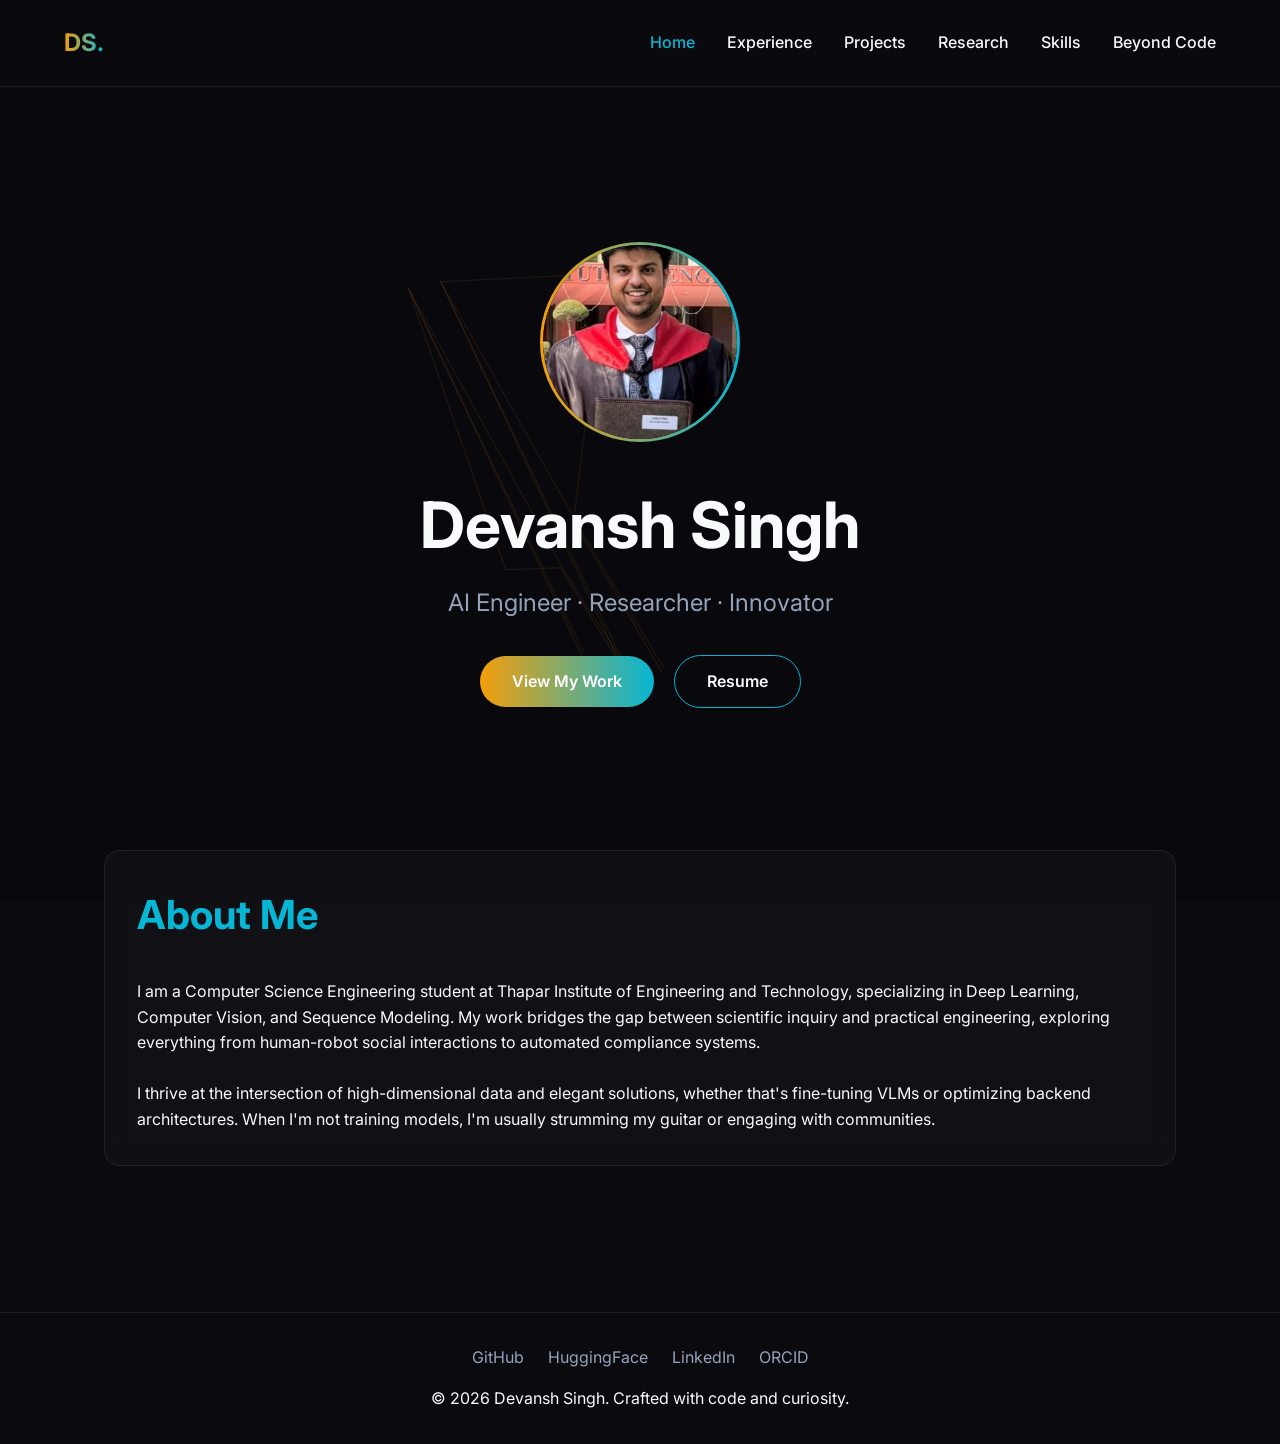
==== index.html @ 437d0356 "Add fully animated multi-page portfolio website" ====
<!DOCTYPE html>
<html lang="en">
<head>
    <meta charset="UTF-8">
    <meta name="viewport" content="width=device-width, initial-scale=1.0">
    <title>Devansh Singh | Portfolio</title>
    <link rel="stylesheet" href="style.css">
    <link href="https://fonts.googleapis.com/css2?family=Inter:wght@300;400;500;600;700&display=swap" rel="stylesheet">
</head>
<body>
    <div id="canvas-container">
        <canvas id="fractal-canvas"></canvas>
    </div>

    <nav>
        <a href="index.html" class="logo">DS.</a>
        <div class="nav-links">
            <a href="index.html" class="active">Home</a>
            <a href="experience.html">Experience</a>
            <a href="projects.html">Projects</a>
            <a href="research.html">Research</a>
            <a href="skills.html">Skills</a>
            <a href="beyond.html">Beyond Code</a>
        </div>
    </nav>

    <main>
        <section class="hero">
            <img src="assets/profile.jpg" alt="Devansh Singh" class="profile-img">
            <h1>Devansh Singh</h1>
            <p class="tagline">AI Engineer · Researcher · Innovator</p>
            <div>
                <a href="projects.html" class="btn btn-primary">View My Work</a>
                <a href="My resume.pdf" target="_blank" class="btn btn-secondary">Resume</a>
            </div>
        </section>

        <section class="glass-card">
            <h2>About Me</h2>
            <p>I am a Computer Science Engineering student at Thapar Institute of Engineering and Technology, specializing in Deep Learning, Computer Vision, and Sequence Modeling. My work bridges the gap between scientific inquiry and practical engineering, exploring everything from human-robot social interactions to automated compliance systems.</p>
            <br>
            <p>I thrive at the intersection of high-dimensional data and elegant solutions, whether that's fine-tuning VLMs or optimizing backend architectures. When I'm not training models, I'm usually strumming my guitar or engaging with communities.</p>
        </section>
    </main>

    <footer>
        <div class="social-links">
            <a href="https://github.com/devsingh02" target="_blank">GitHub</a>
            <a href="https://huggingface.co/devranx" target="_blank">HuggingFace</a>
            <a href="https://www.linkedin.com/in/devansh-singh-8190a0222/" target="_blank">LinkedIn</a>
            <a href="https://orcid.org/0009-0004-6804-5392" target="_blank">ORCID</a>
        </div>
        <p>&copy; 2026 Devansh Singh. Crafted with code and curiosity.</p>
    </footer>

    <script src="script.js"></script>
</body>
</html>
---- style.css ----
:root {
    --bg-dark: #0a0a0f;
    --text-main: #f8fafc;
    --text-muted: #94a3b8;
    --accent-primary: #f59e0b; /* Amber */
    --accent-secondary: #06b6d4; /* Cyan */
    --glass-bg: rgba(20, 20, 25, 0.6);
    --glass-border: rgba(255, 255, 255, 0.08);
}

* {
    margin: 0;
    padding: 0;
    box-sizing: border-box;
}

body {
    font-family: 'Inter', sans-serif;
    background-color: var(--bg-dark);
    color: var(--text-main);
    line-height: 1.6;
    overflow-x: hidden;
}

#canvas-container {
    position: fixed;
    top: 0;
    left: 0;
    width: 100vw;
    height: 100vh;
    z-index: -1;
    opacity: 0.8;
}

/* Navbar */
nav {
    position: fixed;
    top: 0;
    width: 100%;
    display: flex;
    justify-content: space-between;
    align-items: center;
    padding: 1.5rem 5%;
    background: rgba(10, 10, 15, 0.8);
    backdrop-filter: blur(10px);
    z-index: 100;
    border-bottom: 1px solid var(--glass-border);
}

.logo {
    font-size: 1.5rem;
    font-weight: 700;
    background: linear-gradient(90deg, var(--accent-primary), var(--accent-secondary));
    -webkit-background-clip: text;
    -webkit-text-fill-color: transparent;
    text-decoration: none;
}

.nav-links {
    display: flex;
    gap: 2rem;
}

.nav-links a {
    color: var(--text-main);
    text-decoration: none;
    font-weight: 500;
    transition: color 0.3s ease;
}

.nav-links a:hover, .nav-links a.active {
    color: var(--accent-secondary);
}

/* Main Content */
main {
    min-height: calc(100vh - 80px);
    padding: 100px 5% 50px;
    max-width: 1200px;
    margin: 0 auto;
}

.hero {
    display: flex;
    flex-direction: column;
    align-items: center;
    justify-content: center;
    text-align: center;
    height: calc(100vh - 150px);
}

.profile-img {
    width: 200px;
    height: 200px;
    border-radius: 50%;
    object-fit: cover;
    margin-bottom: 2rem;
    border: 3px solid transparent;
    background: linear-gradient(var(--bg-dark), var(--bg-dark)) padding-box,
                linear-gradient(90deg, var(--accent-primary), var(--accent-secondary)) border-box;
    animation: float 6s ease-in-out infinite;
}

@keyframes float {
    0% { transform: translateY(0px); }
    50% { transform: translateY(-15px); }
    100% { transform: translateY(0px); }
}

h1 {
    font-size: 4rem;
    margin-bottom: 0.5rem;
}

.tagline {
    font-size: 1.5rem;
    color: var(--text-muted);
    margin-bottom: 2rem;
}

.btn {
    display: inline-block;
    padding: 0.8rem 2rem;
    border-radius: 30px;
    text-decoration: none;
    font-weight: 600;
    transition: all 0.3s ease;
    cursor: pointer;
}

.btn-primary {
    background: linear-gradient(90deg, var(--accent-primary), var(--accent-secondary));
    color: #fff;
    border: none;
}

.btn-primary:hover {
    transform: translateY(-2px);
    box-shadow: 0 5px 15px rgba(245, 158, 11, 0.4);
}

.btn-secondary {
    background: transparent;
    color: var(--text-main);
    border: 1px solid var(--accent-secondary);
    margin-left: 1rem;
}

.btn-secondary:hover {
    background: rgba(6, 182, 212, 0.1);
}

/* Glass Cards */
.glass-card {
    background: var(--glass-bg);
    backdrop-filter: blur(12px);
    border: 1px solid var(--glass-border);
    border-radius: 16px;
    padding: 2rem;
    margin-bottom: 2rem;
    transition: transform 0.3s ease, border-color 0.3s ease;
}

.glass-card:hover {
    transform: translateY(-5px);
    border-color: rgba(255, 255, 255, 0.2);
}

/* Sections */
h2 {
    font-size: 2.5rem;
    margin-bottom: 2rem;
    color: var(--accent-secondary);
}

.timeline {
    border-left: 2px solid var(--accent-secondary);
    padding-left: 2rem;
    margin-left: 1rem;
}

.timeline-item {
    position: relative;
    margin-bottom: 3rem;
}

.timeline-item::before {
    content: '';
    position: absolute;
    left: -2.4rem;
    top: 0;
    width: 15px;
    height: 15px;
    border-radius: 50%;
    background: var(--accent-primary);
    border: 3px solid var(--bg-dark);
}

.date {
    color: var(--accent-primary);
    font-weight: 600;
    font-size: 0.9rem;
    margin-bottom: 0.5rem;
}

/* Grid Layouts */
.grid-2 {
    display: grid;
    grid-template-columns: repeat(auto-fit, minmax(300px, 1fr));
    gap: 2rem;
}

.project-links a {
    color: var(--accent-secondary);
    text-decoration: none;
    margin-right: 1rem;
}

.project-links a:hover {
    text-decoration: underline;
}

/* Slideshow */
.slideshow-container {
    position: relative;
    width: 100%;
    max-width: 800px;
    margin: 2rem auto;
    border: 1px solid var(--glass-border);
    border-radius: 8px;
    overflow: hidden;
}

.slide {
    display: none;
    width: 100%;
}

.slide.active {
    display: block;
}

.slide img {
    width: 100%;
    display: block;
}

.prev, .next {
    cursor: pointer;
    position: absolute;
    top: 50%;
    width: auto;
    padding: 16px;
    margin-top: -22px;
    color: white;
    font-weight: bold;
    font-size: 18px;
    transition: 0.6s ease;
    border-radius: 0 3px 3px 0;
    user-select: none;
    background-color: rgba(0,0,0,0.5);
}

.next {
    right: 0;
    border-radius: 3px 0 0 3px;
}

.prev:hover, .next:hover {
    background-color: rgba(0,0,0,0.8);
}

.slide-counter {
    text-align: center;
    margin-top: 10px;
    color: var(--text-muted);
}

/* Skills */
.skill-tag {
    display: inline-block;
    padding: 0.5rem 1rem;
    background: rgba(255, 255, 255, 0.05);
    border: 1px solid var(--glass-border);
    border-radius: 20px;
    margin: 0.5rem;
    font-size: 0.9rem;
}

.skill-category {
    margin-bottom: 1.5rem;
}

/* Footer */
footer {
    text-align: center;
    padding: 2rem;
    border-top: 1px solid var(--glass-border);
    margin-top: 4rem;
}

.social-links {
    display: flex;
    justify-content: center;
    gap: 1.5rem;
    margin-bottom: 1rem;
}

.social-links a {
    color: var(--text-muted);
    text-decoration: none;
    transition: color 0.3s;
}

.social-links a:hover {
    color: var(--accent-primary);
}

/* Video */
.video-container {
    position: relative;
    padding-bottom: 56.25%; /* 16:9 */
    height: 0;
    overflow: hidden;
    border-radius: 12px;
}

.video-container iframe, .video-container video {
    position: absolute;
    top: 0;
    left: 0;
    width: 100%;
    height: 100%;
}
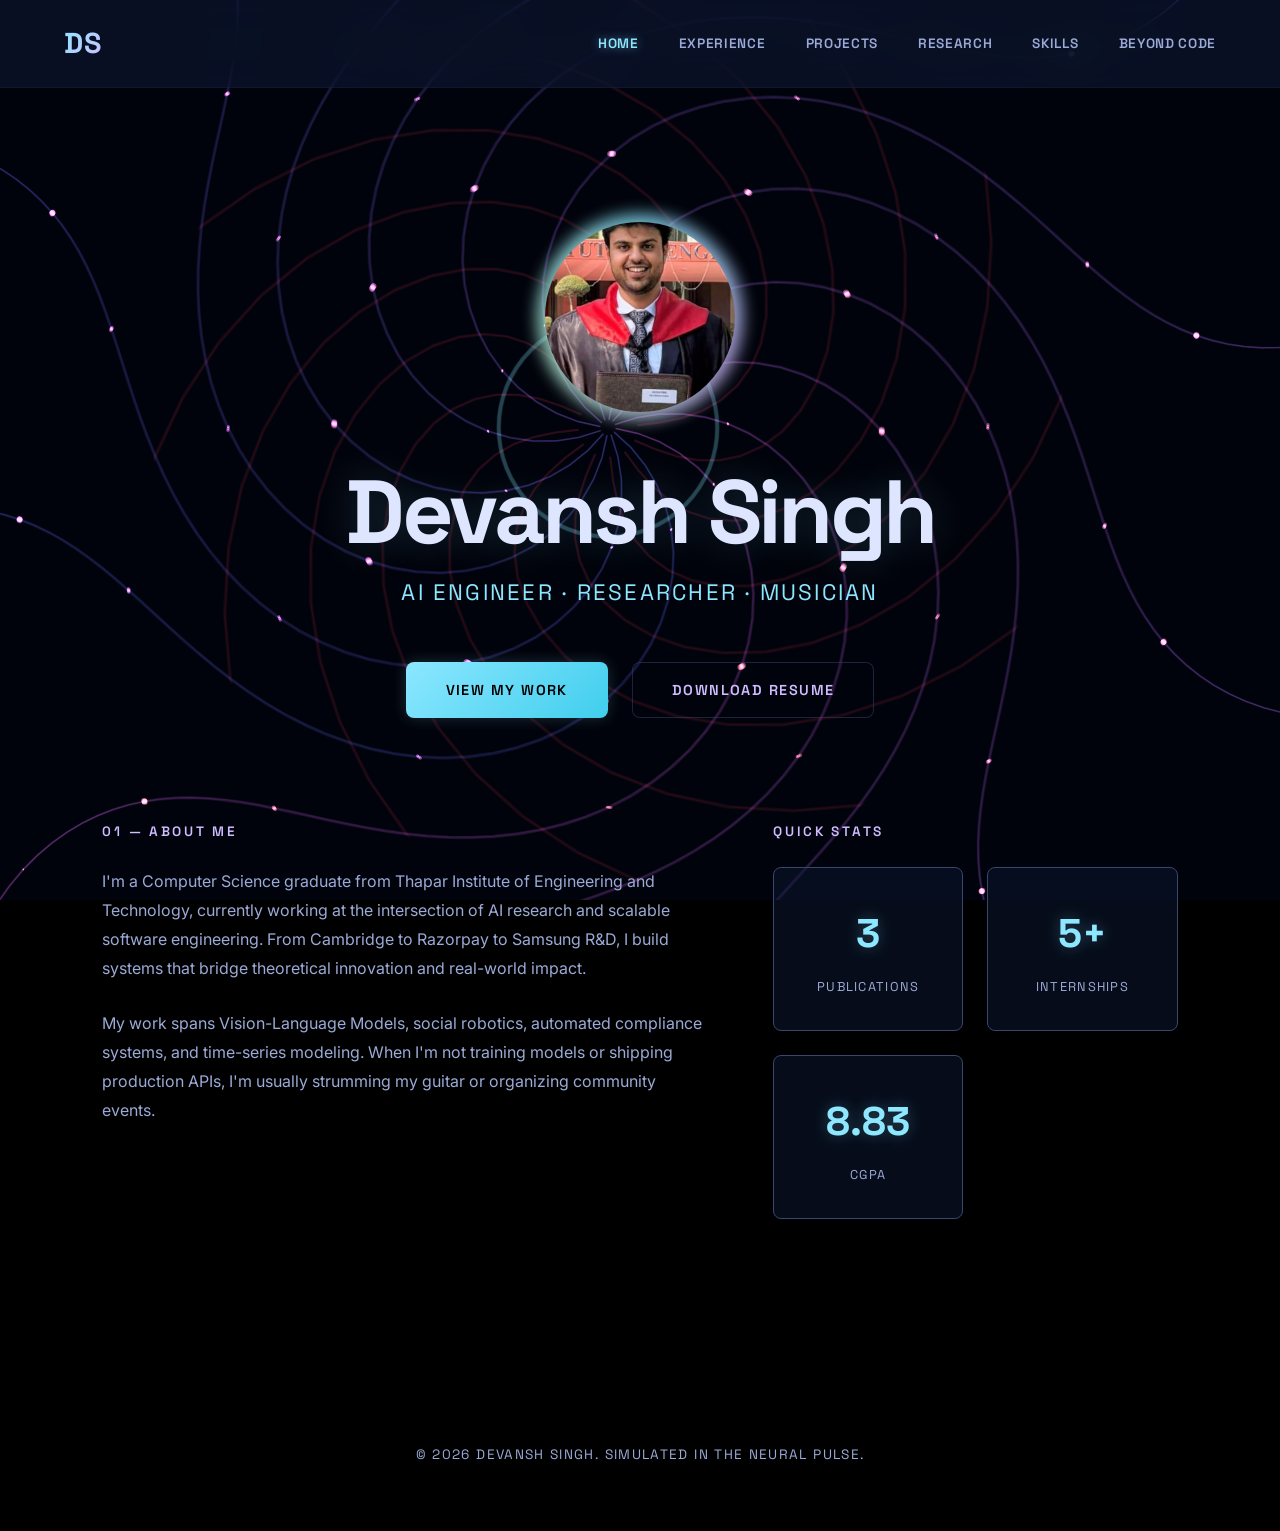
==== commit 15f19ed9: "Added round fractal" ====
--- a/index.html
+++ b/index.html
@@ -3,17 +3,16 @@
 <head>
     <meta charset="UTF-8">
     <meta name="viewport" content="width=device-width, initial-scale=1.0">
-    <title>Devansh Singh | Portfolio</title>
+    <title>Devansh Singh — AI Engineer & Researcher</title>
+    <meta name="description" content="Portfolio of Devansh Singh — AI Engineer, Researcher, and Musician. Specializing in Deep Learning, Computer Vision, and Multimodal AI.">
     <link rel="stylesheet" href="style.css">
-    <link href="https://fonts.googleapis.com/css2?family=Inter:wght@300;400;500;600;700&display=swap" rel="stylesheet">
 </head>
 <body>
-    <div id="canvas-container">
-        <canvas id="fractal-canvas"></canvas>
-    </div>
+    <div id="canvas-container"><canvas id="fractal-canvas"></canvas></div>
 
     <nav>
-        <a href="index.html" class="logo">DS.</a>
+        <a href="index.html" class="logo">DS</a>
+        <button class="hamburger" aria-label="Menu"><span></span><span></span><span></span></button>
         <div class="nav-links">
             <a href="index.html" class="active">Home</a>
             <a href="experience.html">Experience</a>
@@ -26,31 +25,50 @@
 
     <main>
         <section class="hero">
-            <img src="assets/profile.jpg" alt="Devansh Singh" class="profile-img">
+            <div class="profile-wrapper">
+                <div class="profile-glow"></div>
+                <img src="assets/profile.jpg" alt="Devansh Singh" class="profile-img">
+            </div>
             <h1>Devansh Singh</h1>
-            <p class="tagline">AI Engineer · Researcher · Innovator</p>
-            <div>
+            <p class="tagline">AI Engineer · Researcher · Musician</p>
+            <div class="hero-buttons">
                 <a href="projects.html" class="btn btn-primary">View My Work</a>
-                <a href="My resume.pdf" target="_blank" class="btn btn-secondary">Resume</a>
+                <a href="My resume.pdf" target="_blank" class="btn btn-secondary">Download Resume</a>
             </div>
         </section>
 
-        <section class="glass-card">
-            <h2>About Me</h2>
-            <p>I am a Computer Science Engineering student at Thapar Institute of Engineering and Technology, specializing in Deep Learning, Computer Vision, and Sequence Modeling. My work bridges the gap between scientific inquiry and practical engineering, exploring everything from human-robot social interactions to automated compliance systems.</p>
-            <br>
-            <p>I thrive at the intersection of high-dimensional data and elegant solutions, whether that's fine-tuning VLMs or optimizing backend architectures. When I'm not training models, I'm usually strumming my guitar or engaging with communities.</p>
+        <section class="about-section fade-in">
+            <div class="about-grid">
+                <div>
+                    <div class="about-label">01 — About Me</div>
+                    <p>I'm a Computer Science graduate from Thapar Institute of Engineering and Technology, currently working at the intersection of AI research and scalable software engineering. From Cambridge to Razorpay to Samsung R&D, I build systems that bridge theoretical innovation and real-world impact.</p>
+                    <br>
+                    <p>My work spans Vision-Language Models, social robotics, automated compliance systems, and time-series modeling. When I'm not training models or shipping production APIs, I'm usually strumming my guitar or organizing community events.</p>
+                </div>
+                <div>
+                    <div class="about-label">Quick Stats</div>
+                    <div class="stat-grid">
+                        <div class="stat">
+                            <div class="stat-number">3</div>
+                            <div class="stat-label">Publications</div>
+                        </div>
+                        <div class="stat">
+                            <div class="stat-number">5+</div>
+                            <div class="stat-label">Internships</div>
+                        </div>
+                        <div class="stat">
+                            <div class="stat-number">8.83</div>
+                            <div class="stat-label">CGPA</div>
+                        </div>
+                    </div>
+                </div>
+            </div>
         </section>
     </main>
 
     <footer>
-        <div class="social-links">
-            <a href="https://github.com/devsingh02" target="_blank">GitHub</a>
-            <a href="https://huggingface.co/devranx" target="_blank">HuggingFace</a>
-            <a href="https://www.linkedin.com/in/devansh-singh-8190a0222/" target="_blank">LinkedIn</a>
-            <a href="https://orcid.org/0009-0004-6804-5392" target="_blank">ORCID</a>
-        </div>
-        <p>&copy; 2026 Devansh Singh. Crafted with code and curiosity.</p>
+        <div class="footer-line"></div>
+        <p>&copy; 2026 Devansh Singh. Simulated in the Neural Pulse.</p>
     </footer>
 
     <script src="script.js"></script>
--- a/style.css
+++ b/style.css
@@ -1,11 +1,37 @@
+/* ====================================
+   THE NEURAL OBSERVATORY — Quantum Archive
+   Portfolio of Devansh Singh
+   ==================================== */
+
+@import url('https://fonts.googleapis.com/css2?family=Inter:wght@300;400;500;600;700;800&family=Space+Grotesk:wght@400;500;600;700&display=swap');
+
 :root {
-    --bg-dark: #0a0a0f;
-    --text-main: #f8fafc;
-    --text-muted: #94a3b8;
-    --accent-primary: #f59e0b; /* Amber */
-    --accent-secondary: #06b6d4; /* Cyan */
-    --glass-bg: rgba(20, 20, 25, 0.6);
-    --glass-border: rgba(255, 255, 255, 0.08);
+    /* Deep Celestial Foundation */
+    --surface-lowest: #000000;
+    --surface-low: #081329;
+    --surface: #060e20;
+    --surface-container: #0c1934;
+    --surface-high: #101e3e;
+    --surface-highest: #142449;
+    --surface-bright: #172b54;
+
+    /* Light-Matter Accents */
+    --primary: #8ce7ff;
+    --primary-dim: #40ceed;
+    --primary-container: #53ddfc;
+    --secondary: #d0bcff;
+    --secondary-container: #2f0076;
+    --tertiary: #b8f9de;
+
+    /* Text */
+    --on-surface: #dee5ff;
+    --on-surface-variant: #9baad6;
+    --outline: #65759e;
+    --outline-variant: #38476d;
+
+    /* Gradients */
+    --gradient-primary: linear-gradient(135deg, var(--primary), var(--primary-dim));
+    --gradient-hud: linear-gradient(135deg, var(--primary), var(--secondary));
 }
 
 * {
@@ -14,221 +40,463 @@
     box-sizing: border-box;
 }
 
+html {
+    scroll-behavior: smooth;
+}
+
 body {
     font-family: 'Inter', sans-serif;
-    background-color: var(--bg-dark);
-    color: var(--text-main);
-    line-height: 1.6;
+    background-color: var(--surface-lowest);
+    color: var(--on-surface);
+    line-height: 1.7;
     overflow-x: hidden;
 }
 
+/* Canvas Background */
 #canvas-container {
     position: fixed;
-    top: 0;
-    left: 0;
-    width: 100vw;
-    height: 100vh;
-    z-index: -1;
-    opacity: 0.8;
-}
-
-/* Navbar */
+    top: 0; left: 0;
+    width: 100vw; height: 100vh;
+    z-index: 0;
+    pointer-events: none;
+}
+
+/* ---- NAVBAR ---- */
 nav {
     position: fixed;
-    top: 0;
-    width: 100%;
+    top: 0; width: 100%;
     display: flex;
     justify-content: space-between;
     align-items: center;
-    padding: 1.5rem 5%;
-    background: rgba(10, 10, 15, 0.8);
-    backdrop-filter: blur(10px);
+    padding: 1.2rem 5%;
+    background: rgba(20, 36, 73, 0.4);
+    backdrop-filter: blur(24px);
+    -webkit-backdrop-filter: blur(24px);
     z-index: 100;
-    border-bottom: 1px solid var(--glass-border);
+    border-bottom: 1px solid rgba(56, 71, 109, 0.15);
 }
 
 .logo {
-    font-size: 1.5rem;
+    font-family: 'Space Grotesk', sans-serif;
+    font-size: 1.8rem;
     font-weight: 700;
-    background: linear-gradient(90deg, var(--accent-primary), var(--accent-secondary));
+    background: var(--gradient-hud);
     -webkit-background-clip: text;
     -webkit-text-fill-color: transparent;
     text-decoration: none;
+    letter-spacing: 0.05em;
 }
 
 .nav-links {
     display: flex;
-    gap: 2rem;
+    gap: 2.5rem;
+    align-items: center;
 }
 
 .nav-links a {
-    color: var(--text-main);
+    color: var(--on-surface-variant);
     text-decoration: none;
-    font-weight: 500;
-    transition: color 0.3s ease;
+    font-family: 'Space Grotesk', sans-serif;
+    font-size: 0.85rem;
+    font-weight: 600;
+    letter-spacing: 0.05em;
+    text-transform: uppercase;
+    transition: color 0.3s ease, text-shadow 0.3s ease;
 }
 
 .nav-links a:hover, .nav-links a.active {
-    color: var(--accent-secondary);
-}
-
-/* Main Content */
+    color: var(--primary);
+    text-shadow: 0 0 10px rgba(140, 231, 255, 0.5);
+}
+
+.hamburger {
+    display: none;
+    flex-direction: column;
+    gap: 5px;
+    cursor: pointer;
+    background: none;
+    border: none;
+    padding: 5px;
+}
+
+.hamburger span {
+    display: block;
+    width: 24px;
+    height: 2px;
+    background: var(--on-surface);
+    transition: all 0.3s ease;
+}
+
+/* ---- MAIN ---- */
 main {
-    min-height: calc(100vh - 80px);
-    padding: 100px 5% 50px;
-    max-width: 1200px;
+    position: relative;
+    z-index: 1;
+    min-height: 100vh;
+    padding: 120px 8% 80px;
+    max-width: 1400px;
     margin: 0 auto;
 }
 
+/* ---- HERO ---- */
 .hero {
     display: flex;
     flex-direction: column;
     align-items: center;
     justify-content: center;
     text-align: center;
-    height: calc(100vh - 150px);
+    min-height: calc(100vh - 200px);
+    padding: 2rem 0;
+}
+
+.profile-wrapper {
+    position: relative;
+    margin-bottom: 3.5rem;
 }
 
 .profile-img {
-    width: 200px;
-    height: 200px;
+    width: 190px; height: 190px;
     border-radius: 50%;
     object-fit: cover;
-    margin-bottom: 2rem;
-    border: 3px solid transparent;
-    background: linear-gradient(var(--bg-dark), var(--bg-dark)) padding-box,
-                linear-gradient(90deg, var(--accent-primary), var(--accent-secondary)) border-box;
-    animation: float 6s ease-in-out infinite;
+    display: block;
+    position: relative;
+    z-index: 2;
+    animation: float 8s ease-in-out infinite;
+}
+
+.profile-glow {
+    position: absolute;
+    top: -8px; left: -8px;
+    width: calc(100% + 16px);
+    height: calc(100% + 16px);
+    border-radius: 50%;
+    background: conic-gradient(from 0deg, var(--primary), var(--secondary), var(--tertiary), var(--primary));
+    z-index: 1;
+    animation: float 8s ease-in-out infinite, spin-glow 10s linear infinite;
+    filter: blur(8px);
+    opacity: 0.8;
+}
+
+@keyframes spin-glow {
+    0% { transform: rotate(0deg); }
+    100% { transform: rotate(360deg); }
 }
 
 @keyframes float {
-    0% { transform: translateY(0px); }
+    0%, 100% { transform: translateY(0px); }
     50% { transform: translateY(-15px); }
-    100% { transform: translateY(0px); }
-}
-
-h1 {
-    font-size: 4rem;
-    margin-bottom: 0.5rem;
+}
+
+.hero h1 {
+    font-family: 'Space Grotesk', sans-serif;
+    font-size: clamp(3.5rem, 7vw, 6rem);
+    font-weight: 800;
+    letter-spacing: -0.04em;
+    color: var(--on-surface);
+    margin-bottom: 1rem;
+    line-height: 1;
+    text-shadow: 0 0 40px rgba(140, 231, 255, 0.2);
 }
 
 .tagline {
-    font-size: 1.5rem;
-    color: var(--text-muted);
-    margin-bottom: 2rem;
-}
-
+    font-family: 'Space Grotesk', sans-serif;
+    font-size: 1.4rem;
+    color: var(--primary);
+    margin-bottom: 3rem;
+    letter-spacing: 0.1em;
+    text-transform: uppercase;
+}
+
+.hero-buttons {
+    display: flex;
+    gap: 1.5rem;
+    flex-wrap: wrap;
+    justify-content: center;
+}
+
+/* ---- BUTTONS ---- */
 .btn {
     display: inline-block;
-    padding: 0.8rem 2rem;
-    border-radius: 30px;
+    padding: 1rem 2.5rem;
+    border-radius: 0.5rem;
     text-decoration: none;
+    font-family: 'Space Grotesk', sans-serif;
     font-weight: 600;
+    font-size: 0.9rem;
+    text-transform: uppercase;
+    letter-spacing: 0.1em;
     transition: all 0.3s ease;
     cursor: pointer;
+    border: none;
 }
 
 .btn-primary {
-    background: linear-gradient(90deg, var(--accent-primary), var(--accent-secondary));
-    color: #fff;
-    border: none;
+    background: var(--gradient-primary);
+    color: #000;
+    box-shadow: 0 0 15px rgba(140, 231, 255, 0.2);
 }
 
 .btn-primary:hover {
+    box-shadow: 0 0 25px rgba(140, 231, 255, 0.6);
     transform: translateY(-2px);
-    box-shadow: 0 5px 15px rgba(245, 158, 11, 0.4);
 }
 
 .btn-secondary {
     background: transparent;
-    color: var(--text-main);
-    border: 1px solid var(--accent-secondary);
+    color: var(--secondary);
+    box-shadow: inset 0 0 0 1px rgba(56, 71, 109, 0.5); /* Ghost Border */
+}
+
+.btn-secondary:hover {
+    background: rgba(208, 188, 255, 0.1);
+    box-shadow: inset 0 0 0 1px var(--secondary);
+}
+
+/* ---- GLASS CARDS (DATA CLUSTERS) ---- */
+.glass-card {
+    background: rgba(20, 36, 73, 0.4);
+    backdrop-filter: blur(24px);
+    -webkit-backdrop-filter: blur(24px);
+    border-radius: 0.5rem; /* Sharper corners for sci-fi look */
+    padding: 3rem;
+    margin-bottom: 2.5rem;
+    position: relative;
+    transition: all 0.4s ease;
+    border: 1px solid rgba(56, 71, 109, 0.15); /* Ghost Border */
+}
+
+.glass-card:hover {
+    border-color: rgba(56, 71, 109, 0.4);
+    box-shadow: 0 10px 40px rgba(0, 0, 0, 0.5), 0 0 20px rgba(208, 188, 255, 0.05);
+}
+
+/* ---- SECTION HEADERS ---- */
+h2 {
+    font-family: 'Space Grotesk', sans-serif;
+    font-size: clamp(2.5rem, 5vw, 3.5rem);
+    font-weight: 700;
+    margin-bottom: 3.5rem;
+    letter-spacing: -0.02em;
+    color: var(--on-surface);
+}
+
+h2 .accent {
+    color: var(--secondary);
+    text-shadow: 0 0 20px rgba(208, 188, 255, 0.3);
+}
+
+h3 {
+    font-family: 'Inter', sans-serif;
+    font-size: 1.4rem;
+    font-weight: 600;
+    margin-bottom: 1rem;
+    color: var(--primary);
+}
+
+h4 {
+    font-family: 'Inter', sans-serif;
+    font-size: 1rem;
+    font-weight: 500;
+    color: var(--on-surface-variant);
+    margin-bottom: 0.8rem;
+}
+
+p {
+    color: var(--on-surface-variant);
+    line-height: 1.8;
+}
+
+ul {
+    padding-left: 1.5rem;
+    color: var(--on-surface-variant);
+}
+
+ul li {
+    margin-bottom: 0.8rem;
+    line-height: 1.7;
+}
+
+a {
+    color: var(--primary);
+    text-decoration: none;
+    transition: all 0.3s;
+}
+
+a:hover {
+    color: var(--secondary);
+    text-shadow: 0 0 10px rgba(208, 188, 255, 0.5);
+}
+
+/* ---- ABOUT SECTION ---- */
+.about-grid {
+    display: grid;
+    grid-template-columns: 1.2fr 0.8fr;
+    gap: 4rem;
+    align-items: start;
+}
+
+.about-label {
+    font-family: 'Space Grotesk', sans-serif;
+    font-size: 0.85rem;
+    text-transform: uppercase;
+    letter-spacing: 0.2em;
+    color: var(--secondary);
+    margin-bottom: 1.5rem;
+    font-weight: 600;
+}
+
+.stat-grid {
+    display: grid;
+    grid-template-columns: repeat(2, 1fr);
+    gap: 1.5rem;
+}
+
+.stat {
+    padding: 2rem;
+    background: rgba(12, 25, 52, 0.5);
+    border-radius: 0.5rem;
+    border: 1px solid var(--outline-variant);
+    text-align: center;
+}
+
+.stat-number {
+    font-family: 'Space Grotesk', sans-serif;
+    font-size: 2.5rem;
+    font-weight: 700;
+    color: var(--primary);
+    text-shadow: 0 0 15px rgba(140, 231, 255, 0.3);
+}
+
+.stat-label {
+    font-family: 'Space Grotesk', sans-serif;
+    font-size: 0.8rem;
+    color: var(--on-surface-variant);
+    margin-top: 0.5rem;
+    text-transform: uppercase;
+    letter-spacing: 0.1em;
+}
+
+/* ---- TIMELINE ---- */
+.timeline {
+    position: relative;
+    padding-left: 3rem;
     margin-left: 1rem;
 }
 
-.btn-secondary:hover {
-    background: rgba(6, 182, 212, 0.1);
-}
-
-/* Glass Cards */
-.glass-card {
-    background: var(--glass-bg);
-    backdrop-filter: blur(12px);
-    border: 1px solid var(--glass-border);
-    border-radius: 16px;
-    padding: 2rem;
-    margin-bottom: 2rem;
-    transition: transform 0.3s ease, border-color 0.3s ease;
-}
-
-.glass-card:hover {
-    transform: translateY(-5px);
-    border-color: rgba(255, 255, 255, 0.2);
-}
-
-/* Sections */
-h2 {
-    font-size: 2.5rem;
-    margin-bottom: 2rem;
-    color: var(--accent-secondary);
-}
-
-.timeline {
-    border-left: 2px solid var(--accent-secondary);
-    padding-left: 2rem;
-    margin-left: 1rem;
+.timeline::before {
+    content: '';
+    position: absolute;
+    left: 0; top: 0;
+    width: 2px;
+    height: 100%;
+    background: linear-gradient(to bottom, var(--primary), var(--secondary), transparent);
 }
 
 .timeline-item {
     position: relative;
-    margin-bottom: 3rem;
+    margin-bottom: 4rem;
 }
 
 .timeline-item::before {
     content: '';
     position: absolute;
-    left: -2.4rem;
-    top: 0;
-    width: 15px;
-    height: 15px;
+    left: -3.45rem;
+    top: 1.5rem;
+    width: 14px; height: 14px;
     border-radius: 50%;
-    background: var(--accent-primary);
-    border: 3px solid var(--bg-dark);
+    background: var(--surface);
+    border: 2px solid var(--primary);
+    box-shadow: 0 0 15px var(--primary);
 }
 
 .date {
-    color: var(--accent-primary);
+    font-family: 'Space Grotesk', sans-serif;
+    color: var(--tertiary);
     font-weight: 600;
     font-size: 0.9rem;
-    margin-bottom: 0.5rem;
-}
-
-/* Grid Layouts */
+    margin-bottom: 0.8rem;
+    letter-spacing: 0.1em;
+    text-transform: uppercase;
+}
+
+.location {
+    font-family: 'Space Grotesk', sans-serif;
+    font-size: 0.85rem;
+    color: var(--outline);
+    margin-bottom: 1.2rem;
+}
+
+/* ---- GRID LAYOUTS ---- */
 .grid-2 {
+    display: grid;
+    grid-template-columns: repeat(auto-fit, minmax(380px, 1fr));
+    gap: 2.5rem;
+}
+
+.grid-3 {
     display: grid;
     grid-template-columns: repeat(auto-fit, minmax(300px, 1fr));
     gap: 2rem;
 }
 
+/* ---- PROJECT CARDS ---- */
+.project-card {
+    background: rgba(20, 36, 73, 0.4);
+    backdrop-filter: blur(24px);
+    border-radius: 0.5rem;
+    padding: 2.5rem;
+    border: 1px solid var(--outline-variant);
+    transition: all 0.4s ease;
+    height: 100%;
+    display: flex;
+    flex-direction: column;
+}
+
+.project-card:hover {
+    border-color: var(--primary);
+    box-shadow: 0 10px 30px rgba(0,0,0,0.5), inset 0 0 20px rgba(140, 231, 255, 0.05);
+    transform: translateY(-5px);
+}
+
+.project-tag {
+    display: inline-block;
+    font-family: 'Space Grotesk', sans-serif;
+    font-size: 0.75rem;
+    padding: 0.4rem 0.8rem;
+    background: var(--surface-highest);
+    border-radius: 0.25rem;
+    color: var(--on-surface-variant);
+    margin: 0.4rem 0.4rem 0.4rem 0;
+    letter-spacing: 0.05em;
+    text-transform: uppercase;
+}
+
+.project-links {
+    margin-top: auto;
+    padding-top: 2rem;
+    display: flex;
+    gap: 1.5rem;
+}
+
 .project-links a {
-    color: var(--accent-secondary);
-    text-decoration: none;
-    margin-right: 1rem;
-}
-
-.project-links a:hover {
-    text-decoration: underline;
-}
-
-/* Slideshow */
+    font-family: 'Space Grotesk', sans-serif;
+    font-size: 0.9rem;
+    font-weight: 600;
+    text-transform: uppercase;
+    letter-spacing: 0.05em;
+}
+
+/* ---- SLIDESHOW ---- */
+.slideshow-wrapper {
+    margin: 3rem 0;
+}
+
 .slideshow-container {
     position: relative;
     width: 100%;
-    max-width: 800px;
-    margin: 2rem auto;
-    border: 1px solid var(--glass-border);
-    border-radius: 8px;
+    border-radius: 0.5rem;
     overflow: hidden;
+    background: var(--surface-highest);
+    border: 1px solid var(--outline-variant);
 }
 
 .slide {
@@ -245,90 +513,220 @@
     display: block;
 }
 
-.prev, .next {
+.slide-nav {
     cursor: pointer;
     position: absolute;
     top: 50%;
-    width: auto;
-    padding: 16px;
-    margin-top: -22px;
-    color: white;
-    font-weight: bold;
-    font-size: 18px;
-    transition: 0.6s ease;
-    border-radius: 0 3px 3px 0;
+    transform: translateY(-50%);
+    width: 54px; height: 54px;
+    display: flex;
+    align-items: center;
+    justify-content: center;
+    background: rgba(6, 14, 32, 0.8);
+    backdrop-filter: blur(12px);
+    color: var(--primary);
+    font-size: 1.5rem;
+    border-radius: 50%;
+    border: 1px solid var(--primary);
     user-select: none;
-    background-color: rgba(0,0,0,0.5);
-}
-
-.next {
-    right: 0;
-    border-radius: 3px 0 0 3px;
-}
-
-.prev:hover, .next:hover {
-    background-color: rgba(0,0,0,0.8);
-}
+    transition: all 0.3s;
+}
+
+.slide-nav:hover {
+    background: var(--primary);
+    color: #000;
+    box-shadow: 0 0 20px var(--primary);
+}
+
+.slide-prev { left: 20px; }
+.slide-next { right: 20px; }
 
 .slide-counter {
     text-align: center;
-    margin-top: 10px;
-    color: var(--text-muted);
-}
-
-/* Skills */
+    margin-top: 1.5rem;
+    font-family: 'Space Grotesk', sans-serif;
+    font-size: 0.9rem;
+    color: var(--outline);
+    letter-spacing: 0.1em;
+}
+
+/* ---- SKILLS ---- */
+.skill-category {
+    margin-bottom: 2.5rem;
+}
+
 .skill-tag {
     display: inline-block;
-    padding: 0.5rem 1rem;
-    background: rgba(255, 255, 255, 0.05);
-    border: 1px solid var(--glass-border);
-    border-radius: 20px;
-    margin: 0.5rem;
+    font-family: 'Space Grotesk', sans-serif;
+    font-size: 0.85rem;
+    padding: 0.5rem 1.2rem;
+    background: transparent;
+    border: 1px solid var(--outline-variant);
+    border-radius: 0.25rem;
+    color: var(--on-surface-variant);
+    margin: 0.4rem;
+    transition: all 0.3s;
+}
+
+.skill-tag:hover {
+    background: rgba(208, 188, 255, 0.1);
+    color: var(--secondary);
+    border-color: var(--secondary);
+    box-shadow: 0 0 15px rgba(208, 188, 255, 0.2);
+}
+
+/* Data Pulse Progress Bar */
+.pulse-bar-container {
+    margin-bottom: 2rem;
+}
+
+.pulse-bar-label {
+    display: flex;
+    justify-content: space-between;
+    font-family: 'Space Grotesk', sans-serif;
     font-size: 0.9rem;
-}
-
-.skill-category {
-    margin-bottom: 1.5rem;
-}
-
-/* Footer */
+    margin-bottom: 0.8rem;
+    color: var(--on-surface-variant);
+    text-transform: uppercase;
+    letter-spacing: 0.05em;
+}
+
+.pulse-bar-track {
+    width: 100%;
+    height: 4px;
+    background: var(--surface-highest);
+    border-radius: 2px;
+    overflow: hidden;
+    position: relative;
+}
+
+.pulse-bar-fill {
+    height: 100%;
+    background: var(--primary);
+    box-shadow: 0 0 10px var(--primary);
+    border-radius: 2px;
+    position: relative;
+    transition: width 1.5s ease;
+}
+
+/* ---- VIDEO ---- */
+.video-container {
+    border-radius: 0.5rem;
+    overflow: hidden;
+    background: var(--surface-highest);
+    border: 1px solid var(--outline-variant);
+}
+
+.video-container video {
+    width: 100%;
+    display: block;
+}
+
+/* ---- CONTACT ---- */
+.contact-section {
+    text-align: center;
+    padding: 5rem 2rem;
+}
+
+.social-links {
+    display: flex;
+    justify-content: center;
+    gap: 2rem;
+    margin-top: 3rem;
+    flex-wrap: wrap;
+}
+
+.social-link {
+    font-family: 'Space Grotesk', sans-serif;
+    font-size: 1rem;
+    font-weight: 600;
+    text-transform: uppercase;
+    letter-spacing: 0.1em;
+    padding: 1rem 2rem;
+    background: transparent;
+    border: 1px solid var(--outline-variant);
+    border-radius: 0.5rem;
+    color: var(--on-surface-variant);
+    transition: all 0.3s;
+}
+
+.social-link:hover {
+    background: rgba(140, 231, 255, 0.1);
+    color: var(--primary);
+    border-color: var(--primary);
+    box-shadow: 0 0 20px rgba(140, 231, 255, 0.2);
+    transform: translateY(-3px);
+}
+
+/* ---- FOOTER ---- */
 footer {
+    position: relative;
+    z-index: 1;
     text-align: center;
-    padding: 2rem;
-    border-top: 1px solid var(--glass-border);
-    margin-top: 4rem;
-}
-
-.social-links {
-    display: flex;
-    justify-content: center;
-    gap: 1.5rem;
-    margin-bottom: 1rem;
-}
-
-.social-links a {
-    color: var(--text-muted);
-    text-decoration: none;
-    transition: color 0.3s;
-}
-
-.social-links a:hover {
-    color: var(--accent-primary);
-}
-
-/* Video */
-.video-container {
-    position: relative;
-    padding-bottom: 56.25%; /* 16:9 */
-    height: 0;
-    overflow: hidden;
-    border-radius: 12px;
-}
-
-.video-container iframe, .video-container video {
-    position: absolute;
-    top: 0;
-    left: 0;
-    width: 100%;
-    height: 100%;
-}
+    padding: 4rem 5%;
+    margin-top: 5rem;
+    color: var(--outline);
+    font-family: 'Space Grotesk', sans-serif;
+    font-size: 0.85rem;
+    letter-spacing: 0.1em;
+    text-transform: uppercase;
+}
+
+/* ---- SCROLL ANIMATIONS ---- */
+.fade-in {
+    opacity: 0;
+    transform: translateY(30px);
+    transition: opacity 1s cubic-bezier(0.16, 1, 0.3, 1), transform 1s cubic-bezier(0.16, 1, 0.3, 1);
+}
+
+.fade-in.visible {
+    opacity: 1;
+    transform: translateY(0);
+}
+
+/* ---- RESPONSIVE ---- */
+@media (max-width: 768px) {
+    main {
+        padding: 100px 5% 50px;
+    }
+
+    .nav-links {
+        display: none;
+        position: absolute;
+        top: 100%; left: 0; right: 0;
+        flex-direction: column;
+        background: rgba(6, 14, 32, 0.95);
+        backdrop-filter: blur(24px);
+        padding: 2rem;
+        gap: 1.5rem;
+        border-bottom: 1px solid var(--outline-variant);
+    }
+
+    .nav-links.open {
+        display: flex;
+    }
+
+    .hamburger {
+        display: flex;
+    }
+
+    .about-grid {
+        grid-template-columns: 1fr;
+    }
+
+    .stat-grid {
+        grid-template-columns: 1fr;
+    }
+
+    .grid-2, .grid-3 {
+        grid-template-columns: 1fr;
+    }
+
+    .hero h1 {
+        font-size: 2.8rem;
+    }
+
+    .glass-card {
+        padding: 2rem;
+    }
+}
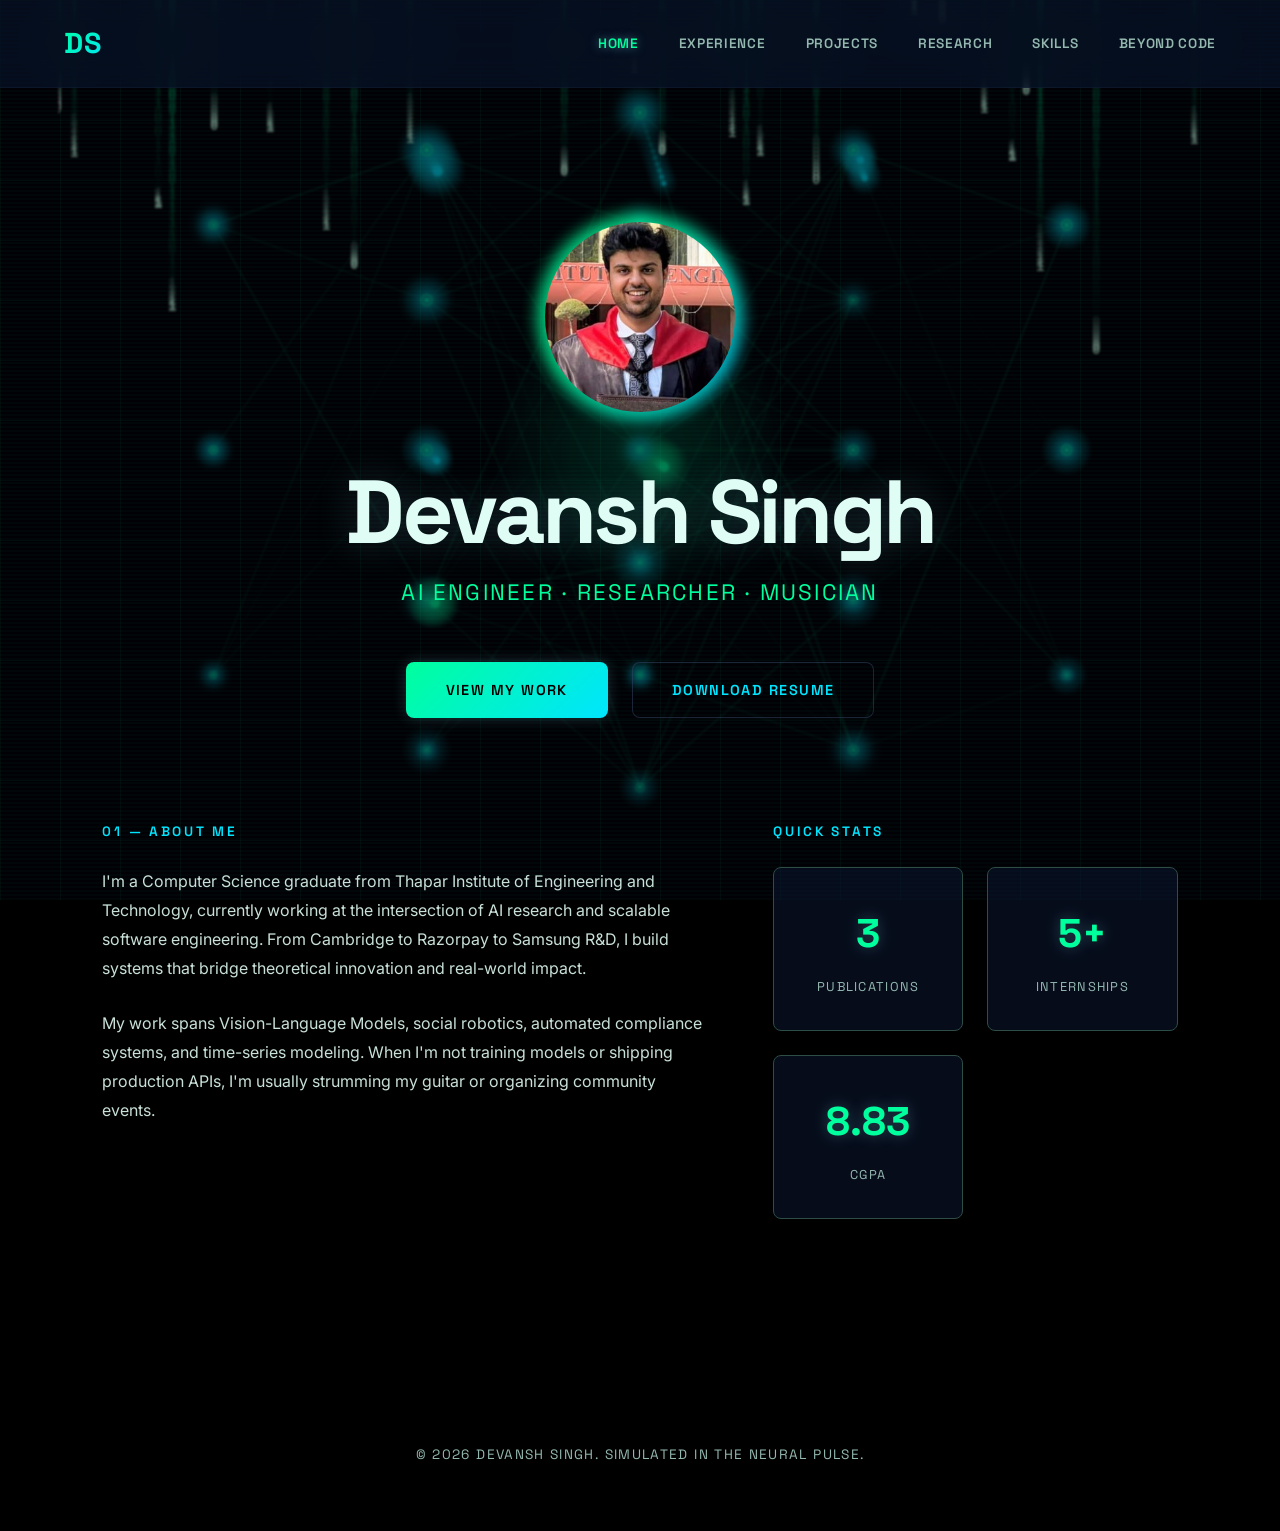
==== commit d7cb8352: "UI: Updated page titles to 'Devansh Singh | Portfolio' and added custom high-tech 'D' favicon" ====
--- a/index.html
+++ b/index.html
@@ -3,7 +3,8 @@
 <head>
     <meta charset="UTF-8">
     <meta name="viewport" content="width=device-width, initial-scale=1.0">
-    <title>Devansh Singh — AI Engineer & Researcher</title>
+    <title>Devansh Singh | Portfolio</title>
+    <link rel="icon" type="image/png" href="assets/favicon.png">
     <meta name="description" content="Portfolio of Devansh Singh — AI Engineer, Researcher, and Musician. Specializing in Deep Learning, Computer Vision, and Multimodal AI.">
     <link rel="stylesheet" href="style.css">
 </head>
--- a/style.css
+++ b/style.css
@@ -6,31 +6,31 @@
 @import url('https://fonts.googleapis.com/css2?family=Inter:wght@300;400;500;600;700;800&family=Space+Grotesk:wght@400;500;600;700&display=swap');
 
 :root {
-    /* Deep Celestial Foundation */
+    /* Neural Matrix Foundation */
     --surface-lowest: #000000;
-    --surface-low: #081329;
-    --surface: #060e20;
-    --surface-container: #0c1934;
-    --surface-high: #101e3e;
-    --surface-highest: #142449;
-    --surface-bright: #172b54;
-
-    /* Light-Matter Accents */
-    --primary: #8ce7ff;
-    --primary-dim: #40ceed;
-    --primary-container: #53ddfc;
-    --secondary: #d0bcff;
-    --secondary-container: #2f0076;
-    --tertiary: #b8f9de;
+    --surface-low: #05080a;
+    --surface: #060e14;
+    --surface-container: #0c1a1f;
+    --surface-high: #102429;
+    --surface-highest: #142a30;
+    --surface-bright: #1a353d;
+
+    /* Neural Matrix Accents */
+    --primary: #00ff9d;       /* Emerald Neon */
+    --primary-dim: #00cc7d;
+    --primary-container: #00ff9d33;
+    --secondary: #00e5ff;     /* Ghost Cyan */
+    --secondary-container: #004d55;
+    --tertiary: #00ff9d;
 
     /* Text */
-    --on-surface: #dee5ff;
-    --on-surface-variant: #9baad6;
-    --outline: #65759e;
-    --outline-variant: #38476d;
+    --on-surface: #e0fdf5;
+    --on-surface-variant: #94b8af;
+    --outline: #4d7a6e;
+    --outline-variant: #2d4d45;
 
     /* Gradients */
-    --gradient-primary: linear-gradient(135deg, var(--primary), var(--primary-dim));
+    --gradient-primary: linear-gradient(135deg, var(--primary), var(--secondary));
     --gradient-hud: linear-gradient(135deg, var(--primary), var(--secondary));
 }
 
@@ -61,6 +61,47 @@
     pointer-events: none;
 }
 
+#fractal-canvas {
+    width: 100%;
+    height: 100%;
+    filter: blur(1px); /* Reduced blur for better visibility */
+    opacity: 0.75;      /* Increased opacity */
+}
+
+#canvas-container::after {
+    content: '';
+    position: absolute;
+    inset: 0;
+    background: rgba(3, 5, 10, 0.35); /* Balanced overlay */
+    background-image: 
+        linear-gradient(rgba(0, 255, 157, 0.04) 1px, transparent 1px),
+        linear-gradient(90deg, rgba(0, 255, 157, 0.04) 1px, transparent 1px);
+    background-size: 60px 60px;
+    z-index: 1;
+}
+
+/* Scanline Effect */
+#canvas-container::before {
+    content: '';
+    position: absolute;
+    top: 0; left: 0;
+    width: 100%; height: 100%;
+    background: linear-gradient(
+        to bottom,
+        transparent 50%,
+        rgba(0, 255, 157, 0.02) 50%
+    );
+    background-size: 100% 4px;
+    z-index: 2;
+    pointer-events: none;
+    animation: scanline 10s linear infinite;
+}
+
+@keyframes scanline {
+    from { background-position: 0 0; }
+    to { background-position: 0 100%; }
+}
+
 /* ---- NAVBAR ---- */
 nav {
     position: fixed;
@@ -69,7 +110,7 @@
     justify-content: space-between;
     align-items: center;
     padding: 1.2rem 5%;
-    background: rgba(20, 36, 73, 0.4);
+    background: rgba(8, 19, 41, 0.7);
     backdrop-filter: blur(24px);
     -webkit-backdrop-filter: blur(24px);
     z-index: 100;
@@ -157,6 +198,7 @@
     width: 190px; height: 190px;
     border-radius: 50%;
     object-fit: cover;
+    object-position: top;
     display: block;
     position: relative;
     z-index: 2;
@@ -253,7 +295,7 @@
 
 /* ---- GLASS CARDS (DATA CLUSTERS) ---- */
 .glass-card {
-    background: rgba(20, 36, 73, 0.4);
+    background: rgba(8, 19, 41, 0.65);
     backdrop-filter: blur(24px);
     -webkit-backdrop-filter: blur(24px);
     border-radius: 0.5rem; /* Sharper corners for sci-fi look */
@@ -342,6 +384,10 @@
     color: var(--secondary);
     margin-bottom: 1.5rem;
     font-weight: 600;
+}
+
+.about-section p {
+    color: #c8e0d8; /* Brighter off-white for readability */
 }
 
 .stat-grid {
@@ -440,7 +486,7 @@
 
 /* ---- PROJECT CARDS ---- */
 .project-card {
-    background: rgba(20, 36, 73, 0.4);
+    background: rgba(8, 19, 41, 0.6);
     backdrop-filter: blur(24px);
     border-radius: 0.5rem;
     padding: 2.5rem;
@@ -482,7 +528,85 @@
     font-size: 0.9rem;
     font-weight: 600;
     text-transform: uppercase;
+}
+
+/* ---- PUBLICATIONS ---- */
+.publications-container {
+    display: flex;
+    flex-direction: column;
+    gap: 4rem; /* Increased gap for better separation */
+    margin-bottom: 6rem;
+}
+
+.pub-card {
+    background: rgba(8, 19, 41, 0.55);
+    backdrop-filter: blur(16px);
+    border: 1px solid rgba(56, 71, 109, 0.2);
+    border-radius: 0.75rem;
+    padding: 2.5rem;
+    transition: all 0.4s cubic-bezier(0.16, 1, 0.3, 1);
+    position: relative;
+    overflow: hidden;
+    margin-bottom: 1rem; /* Fallback margin */
+}
+
+.pub-card:hover {
+    background: rgba(20, 36, 73, 0.5);
+    border-color: var(--primary);
+    transform: translateX(10px);
+    box-shadow: -10px 0 30px rgba(140, 231, 255, 0.05);
+}
+
+.pub-card::before {
+    content: 'PUB';
+    position: absolute;
+    top: 1rem;
+    right: -1rem;
+    font-family: 'Space Grotesk', sans-serif;
+    font-size: 4rem;
+    font-weight: 900;
+    color: rgba(140, 231, 255, 0.03);
+    pointer-events: none;
+    transform: rotate(15deg);
+}
+
+.pub-card h3 {
+    margin-bottom: 0.5rem;
+    font-size: 1.3rem;
+    color: var(--on-surface);
+    line-height: 1.4;
+}
+
+.pub-card p {
+    font-size: 1rem;
+    margin-bottom: 1rem;
+}
+
+.pub-venue {
+    font-family: 'Space Grotesk', sans-serif;
+    font-size: 0.85rem;
+    color: var(--primary);
+    text-transform: uppercase;
     letter-spacing: 0.05em;
+    margin-top: 0.8rem;
+    opacity: 0.9;
+    font-weight: 600;
+}
+
+.pub-card .doi-link {
+    display: inline-flex;
+    align-items: center;
+    gap: 0.5rem;
+    margin-top: 1.5rem;
+    font-size: 0.85rem;
+    font-weight: 600;
+    color: var(--secondary);
+    text-transform: uppercase;
+    letter-spacing: 0.1em;
+}
+
+.pub-card .doi-link:hover {
+    color: var(--primary);
 }
 
 /* ---- SLIDESHOW ---- */
